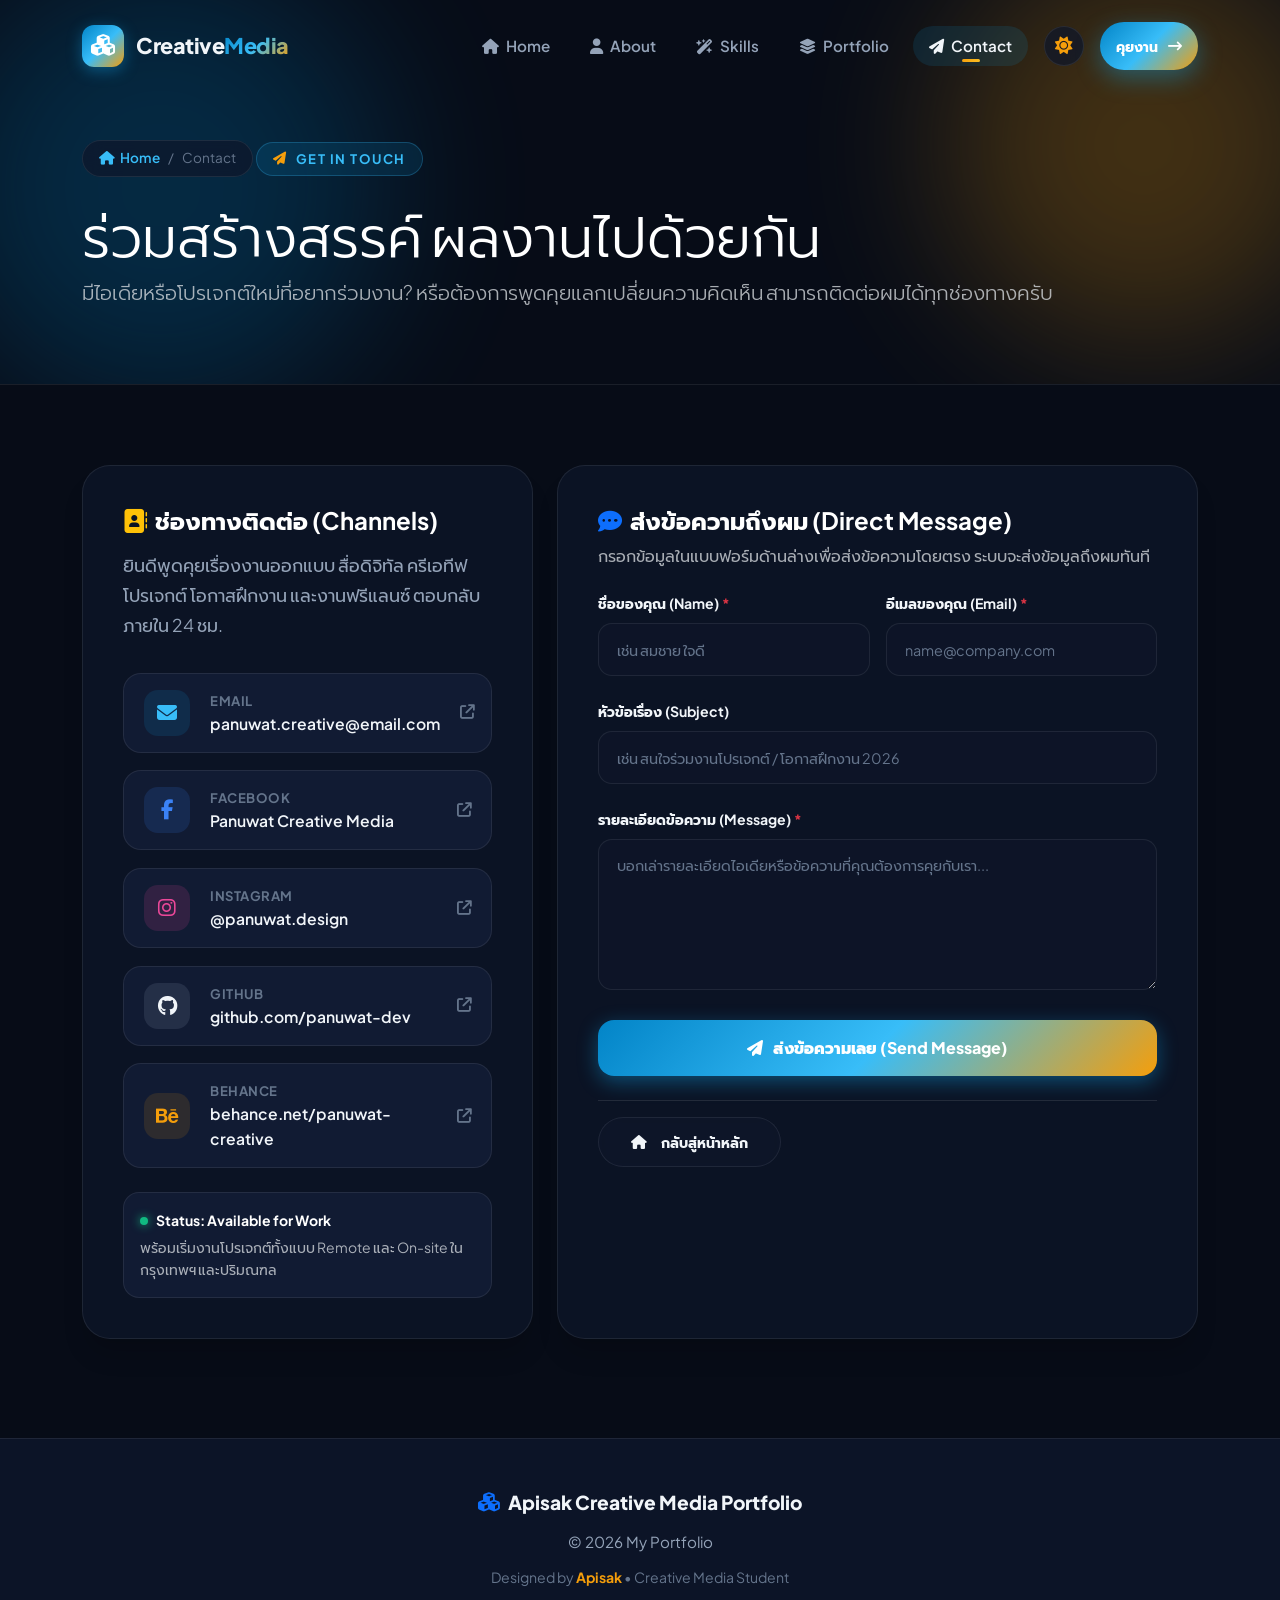
==== contact.html @ 30c2457f "Initial commit: Creative Media Portfolio website" ====
<!DOCTYPE html>
<html lang="th" data-bs-theme="dark">
<head>
  <meta charset="UTF-8">
  <meta name="viewport" content="width=device-width, initial-scale=1.0">
  <meta http-equiv="X-UA-Compatible" content="IE=edge">
  
  <title>Contact | ติดต่อเรา - Creative Media Portfolio</title>
  <meta name="description" content="ช่องทางการติดต่อ Email, Facebook, Instagram, GitHub, Behance และแบบฟอร์มส่งข้อความหานักศึกษาสาขาสื่อนฤมิต (Creative Media)">
  
  <!-- Favicon -->
  <link rel="icon" type="image/svg+xml" href="assets/images/logo.svg">

  <!-- Google Fonts: Plus Jakarta Sans & Prompt -->
  <link rel="preconnect" href="https://fonts.googleapis.com">
  <link rel="preconnect" href="https://fonts.gstatic.com" crossorigin>
  <link href="https://fonts.googleapis.com/css2?family=Plus+Jakarta+Sans:ital,wght@0,300;0,400;0,500;0,600;0,700;0,800;0,900;1,400;1,600&family=Prompt:ital,wght@0,300;0,400;0,500;0,600;0,700;0,800;1,400&display=swap" rel="stylesheet">

  <!-- Font Awesome 6.5.1 CDN -->
  <link rel="stylesheet" href="https://cdnjs.cloudflare.com/ajax/libs/font-awesome/6.5.1/css/all.min.css" integrity="sha512-DTOQO9RWCH3ppGqcWaEA1BIZOC6xxalwEsw9c2QQeAIftl+Vegovlnee1c9QX4TctnWMn13TZye+giMm8e2LwA==" crossorigin="anonymous" referrerpolicy="no-referrer" />

  <!-- Bootstrap 5.3.3 CSS CDN -->
  <link href="https://cdn.jsdelivr.net/npm/bootstrap@5.3.3/dist/css/bootstrap.min.css" rel="stylesheet" integrity="sha384-QWTKZyjpPEjISv5WaRU9OFeRpok6YctnYmDr5pNlyT2bRjXh0JMhjY6hW+ALEwIH" crossorigin="anonymous">

  <!-- Custom Modular CSS Files in assets/css/ -->
  <link rel="stylesheet" href="assets/css/variables.css">
  <link rel="stylesheet" href="assets/css/navbar.css">
  <link rel="stylesheet" href="assets/css/contact.css">
  <link rel="stylesheet" href="assets/css/footer.css">
  <link rel="stylesheet" href="assets/css/style.css">
</head>

<body>

  <!-- ==========================================================================
       0. PRELOADER LOADING ANIMATION
       ========================================================================== -->
  <div id="preloader">
    <div class="preloader-spinner"></div>
    <div class="preloader-text">Loading Experience...</div>
  </div>


  <!-- ==========================================================================
       1. NAVIGATION BAR
       ========================================================================== -->
  <nav class="navbar navbar-expand-lg main-navbar scrolled" id="mainNav">
    <div class="container">
      <a class="navbar-brand" href="index.html">
        <div class="brand-icon-wrapper">
          <i class="fas fa-cubes text-white"></i>
        </div>
        <span class="brand-text">Creative<span class="brand-accent">Media</span></span>
      </a>

      <button class="navbar-toggler custom-toggler" type="button" data-bs-toggle="collapse" data-bs-target="#navbarNav" aria-controls="navbarNav" aria-expanded="false" aria-label="Toggle navigation">
        <i class="fas fa-bars-staggered"></i>
      </button>

      <div class="collapse navbar-collapse" id="navbarNav">
        <ul class="navbar-nav ms-auto mb-2 mb-lg-0">
          <li class="nav-item">
            <a class="nav-link" href="index.html"><i class="fas fa-home me-1"></i> Home</a>
          </li>
          <li class="nav-item">
            <a class="nav-link" href="about.html"><i class="fas fa-user me-1"></i> About</a>
          </li>
          <li class="nav-item">
            <a class="nav-link" href="skills.html"><i class="fas fa-wand-magic-sparkles me-1"></i> Skills</a>
          </li>
          <li class="nav-item">
            <a class="nav-link" href="portfolio.html"><i class="fas fa-layer-group me-1"></i> Portfolio</a>
          </li>
          <li class="nav-item">
            <a class="nav-link active" href="contact.html"><i class="fas fa-paper-plane me-1"></i> Contact</a>
          </li>
        </ul>

        <div class="nav-actions ms-lg-3 d-flex align-items-center gap-3">
          <button class="theme-toggle-btn" id="themeToggleBtn" aria-label="Toggle Dark/Light Mode" title="สลับโหมดแสง/มืด">
            <i class="fas fa-sun" id="themeIcon"></i>
          </button>
          <a href="contact.html" class="btn btn-primary-gradient btn-sm px-3 d-none d-lg-inline-flex">
            <span>คุยงาน</span>
            <i class="fas fa-arrow-right-long"></i>
          </a>
        </div>
      </div>
    </div>
  </nav>


  <!-- ==========================================================================
       PAGE HEADER BANNER
       ========================================================================== -->
  <header class="page-header-banner">
    <div class="hero-bg-blobs">
      <div class="blob blob-1"></div>
      <div class="blob blob-2"></div>
    </div>
    <div class="container position-relative">
      <div class="breadcrumb-custom">
        <a href="index.html"><i class="fas fa-home me-1"></i> Home</a>
        <span>/</span>
        <span>Contact</span>
      </div>
      <div class="section-tag">
        <i class="fas fa-paper-plane"></i>
        <span>Get In Touch</span>
      </div>
      <h1 class="display-4 fw-black text-white mb-2">
        ร่วมสร้างสรรค์ <span class="text-gradient">ผลงานไปด้วยกัน</span>
      </h1>
      <p class="lead text-muted max-w-600">
        มีไอเดียหรือโปรเจกต์ใหม่ที่อยากร่วมงาน? หรือต้องการพูดคุยแลกเปลี่ยนความคิดเห็น สามารถติดต่อผมได้ทุกช่องทางครับ
      </p>
    </div>
  </header>


  <!-- ==========================================================================
       CONTACT MAIN CONTENT (Channels & Interactive Form)
       ========================================================================== -->
  <main class="inner-page-content">
    <div class="container">
      <div class="row g-4">
        <!-- Left Column: Contact Channels & Social Media Cards -->
        <div class="col-lg-5 reveal reveal-left">
          <div class="contact-info-card">
            <h2 class="h4 fw-bold text-white mb-3">
              <i class="fas fa-address-book text-warning me-2"></i>ช่องทางติดต่อ (Channels)
            </h2>
            <p class="contact-lead">
              ยินดีพูดคุยเรื่องงานออกแบบ สื่อดิจิทัล ครีเอทีฟโปรเจกต์ โอกาสฝึกงาน และงานฟรีแลนซ์ ตอบกลับภายใน 24 ชม.
            </p>

            <div class="contact-channels-list">
              <!-- 1. Email -->
              <a href="mailto:panuwat.creative@email.com" class="contact-channel-item">
                <div class="channel-icon-box email">
                  <i class="fas fa-envelope"></i>
                </div>
                <div class="channel-info">
                  <span class="channel-name">Email</span>
                  <span class="channel-handle">panuwat.creative@email.com</span>
                </div>
                <i class="fas fa-arrow-up-right-from-square channel-arrow"></i>
              </a>

              <!-- 2. Facebook -->
              <a href="https://facebook.com" target="_blank" rel="noopener noreferrer" class="contact-channel-item">
                <div class="channel-icon-box facebook">
                  <i class="fab fa-facebook-f"></i>
                </div>
                <div class="channel-info">
                  <span class="channel-name">Facebook</span>
                  <span class="channel-handle">Panuwat Creative Media</span>
                </div>
                <i class="fas fa-arrow-up-right-from-square channel-arrow"></i>
              </a>

              <!-- 3. Instagram -->
              <a href="https://instagram.com" target="_blank" rel="noopener noreferrer" class="contact-channel-item">
                <div class="channel-icon-box instagram">
                  <i class="fab fa-instagram"></i>
                </div>
                <div class="channel-info">
                  <span class="channel-name">Instagram</span>
                  <span class="channel-handle">@panuwat.design</span>
                </div>
                <i class="fas fa-arrow-up-right-from-square channel-arrow"></i>
              </a>

              <!-- 4. GitHub -->
              <a href="https://github.com" target="_blank" rel="noopener noreferrer" class="contact-channel-item">
                <div class="channel-icon-box github">
                  <i class="fab fa-github"></i>
                </div>
                <div class="channel-info">
                  <span class="channel-name">GitHub</span>
                  <span class="channel-handle">github.com/panuwat-dev</span>
                </div>
                <i class="fas fa-arrow-up-right-from-square channel-arrow"></i>
              </a>

              <!-- 5. Behance -->
              <a href="https://behance.net" target="_blank" rel="noopener noreferrer" class="contact-channel-item">
                <div class="channel-icon-box behance">
                  <i class="fab fa-behance"></i>
                </div>
                <div class="channel-info">
                  <span class="channel-name">Behance</span>
                  <span class="channel-handle">behance.net/panuwat-creative</span>
                </div>
                <i class="fas fa-arrow-up-right-from-square channel-arrow"></i>
              </a>
            </div>

            <!-- Availability Status Badge -->
            <div class="mt-4 p-3 rounded-4" style="background: var(--bg-surface-elevated); border: 1px solid var(--border-subtle);">
              <div class="d-flex align-items-center gap-2 mb-1">
                <span class="badge-dot" style="background: #10b981;"></span>
                <span class="fw-bold small text-white">Status: Available for Work</span>
              </div>
              <p class="small text-muted mb-0">
                พร้อมเริ่มงานโปรเจกต์ทั้งแบบ Remote และ On-site ในกรุงเทพฯ และปริมณฑล
              </p>
            </div>
          </div>
        </div>

        <!-- Right Column: Interactive Contact Form -->
        <div class="col-lg-7 reveal reveal-right delay-2">
          <div class="contact-form-card">
            <h2 class="h4 fw-bold text-white mb-2">
              <i class="fas fa-comment-dots text-primary me-2"></i>ส่งข้อความถึงผม (Direct Message)
            </h2>
            <p class="text-muted mb-4">
              กรอกข้อมูลในแบบฟอร์มด้านล่างเพื่อส่งข้อความโดยตรง ระบบจะส่งข้อมูลถึงผมทันที
            </p>

            <form id="portfolioContactForm" novalidate>
              <div class="row g-3">
                <div class="col-md-6 form-group-custom">
                  <label for="contactName" class="form-label-custom">ชื่อของคุณ (Name) <span class="text-danger">*</span></label>
                  <input 
                    type="text" 
                    class="form-control-custom" 
                    id="contactName" 
                    placeholder="เช่น สมชาย ใจดี" 
                    required
                  />
                </div>

                <div class="col-md-6 form-group-custom">
                  <label for="contactEmail" class="form-label-custom">อีเมลของคุณ (Email) <span class="text-danger">*</span></label>
                  <input 
                    type="email" 
                    class="form-control-custom" 
                    id="contactEmail" 
                    placeholder="name@company.com" 
                    required
                  />
                </div>
              </div>

              <div class="form-group-custom">
                <label for="contactSubject" class="form-label-custom">หัวข้อเรื่อง (Subject)</label>
                <input 
                  type="text" 
                  class="form-control-custom" 
                  id="contactSubject" 
                  placeholder="เช่น สนใจร่วมงานโปรเจกต์ / โอกาสฝึกงาน 2026" 
                />
              </div>

              <div class="form-group-custom">
                <label for="contactMessage" class="form-label-custom">รายละเอียดข้อความ (Message) <span class="text-danger">*</span></label>
                <textarea 
                  class="form-control-custom" 
                  id="contactMessage" 
                  rows="5" 
                  placeholder="บอกเล่ารายละเอียดไอเดียหรือข้อความที่คุณต้องการคุยกับเรา..." 
                  required></textarea>
              </div>

              <button type="submit" class="contact-submit-btn">
                <i class="fas fa-paper-plane"></i>
                <span>ส่งข้อความเลย (Send Message)</span>
              </button>

              <!-- Feedback Alert Display -->
              <div id="contactFormFeedback" class="d-none"></div>
            </form>

            <!-- Navigation Back Link -->
            <div class="mt-4 pt-3 border-top border-secondary border-opacity-25 text-start">
              <a href="index.html" class="btn btn-secondary-glass btn-sm">
                <i class="fas fa-home me-1"></i> กลับสู่หน้าหลัก
              </a>
            </div>
          </div>
        </div>
      </div>
    </div>
  </main>


  <!-- ==========================================================================
       FOOTER SECTION & FLOATING SCROLL TO TOP
       ========================================================================== -->
  <footer class="main-footer">
    <div class="container">
      <div class="footer-content">
        <div class="footer-brand">
          <i class="fas fa-cubes text-primary"></i>
          <span>Apisak Creative Media Portfolio</span>
        </div>
        <p class="footer-copyright">
          &copy; 2026 My Portfolio
        </p>
        <p class="footer-designer">
          Designed by <span>Apisak</span> &bull; Creative Media Student
        </p>
      </div>
    </div>
  </footer>

  <!-- Floating Scroll To Top Button -->
  <button type="button" id="scrollToTopBtn" class="scroll-to-top-btn" aria-label="เลื่อนขึ้นด้านบนสุด" title="เลื่อนขึ้นด้านบน">
    <i class="fas fa-arrow-up"></i>
  </button>


  <!-- ==========================================================================
       SCRIPTS
       ========================================================================== -->
  <script src="https://cdn.jsdelivr.net/npm/bootstrap@5.3.3/dist/js/bootstrap.bundle.min.js" integrity="sha384-YvpcrYf0tY3lHB60NNkmXc5s9fDVZLESaAA55NDzOxhy9GkcIdslK1eN7N6jIeHz" crossorigin="anonymous"></script>
  <script src="assets/js/theme.js"></script>
  <script src="assets/js/navigation.js"></script>
  <script src="assets/js/animations.js"></script>
  <script src="assets/js/contact.js"></script>
  <script src="assets/js/main.js"></script>
</body>
</html>
---- assets/css/variables.css ----
/* ==========================================================================
   CSS VARIABLES & DESIGN TOKENS
   Theme: Creative Media Portfolio (Blue & Yellow Palette)
   ========================================================================== */

:root {
  /* Brand Accent Colors */
  --blue-primary: #0284c7;        /* Sky 600 */
  --blue-light: #38bdf8;          /* Sky 400 */
  --blue-dark: #0369a1;           /* Sky 700 */
  --blue-glow: rgba(14, 165, 233, 0.4);
  --blue-glow-subtle: rgba(14, 165, 233, 0.12);

  --yellow-primary: #f59e0b;      /* Amber 500 */
  --yellow-light: #fbbf24;        /* Amber 400 */
  --yellow-dark: #d97706;         /* Amber 600 */
  --yellow-glow: rgba(245, 158, 11, 0.45);
  --yellow-glow-subtle: rgba(245, 158, 11, 0.12);

  /* Gradients */
  --grad-primary: linear-gradient(135deg, #0284c7 0%, #38bdf8 50%, #f59e0b 100%);
  --grad-blue: linear-gradient(135deg, #0284c7 0%, #0ea5e9 100%);
  --grad-yellow: linear-gradient(135deg, #f59e0b 0%, #fbbf24 100%);
  --grad-sunset: linear-gradient(135deg, #0369a1 0%, #0284c7 40%, #f59e0b 100%);
  --grad-text: linear-gradient(135deg, #38bdf8 0%, #fef08a 60%, #f59e0b 100%);

  /* Typography */
  --font-main: 'Plus Jakarta Sans', 'Prompt', -apple-system, BlinkMacSystemFont, sans-serif;
  --font-heading: 'Plus Jakarta Sans', 'Prompt', sans-serif;

  /* Transitions */
  --transition-fast: 0.2s cubic-bezier(0.4, 0, 0.2, 1);
  --transition-normal: 0.35s cubic-bezier(0.4, 0, 0.2, 1);
  --transition-slow: 0.6s cubic-bezier(0.16, 1, 0.3, 1);

  /* Elevation Shadows */
  --shadow-sm: 0 4px 6px -1px rgba(0, 0, 0, 0.1);
  --shadow-md: 0 10px 15px -3px rgba(0, 0, 0, 0.12), 0 4px 6px -2px rgba(0, 0, 0, 0.05);
  --shadow-lg: 0 20px 25px -5px rgba(0, 0, 0, 0.15), 0 10px 10px -5px rgba(0, 0, 0, 0.04);
  --shadow-glow-blue: 0 8px 30px rgba(14, 165, 233, 0.3);
  --shadow-glow-yellow: 0 8px 30px rgba(245, 158, 11, 0.3);
}

/* ==========================================================================
   DARK THEME (Default)
   ========================================================================== */
[data-bs-theme="dark"], :root:not([data-bs-theme="light"]) {
  --bg-body: #070c17;
  --bg-surface: #0c1427;
  --bg-surface-elevated: #111b33;
  --bg-navbar: rgba(12, 20, 39, 0.85);

  --text-main: #f1f5f9;
  --text-muted: #94a3b8;
  --text-dim: #64748b;

  --border-subtle: rgba(255, 255, 255, 0.08);
  --border-accent: rgba(56, 189, 248, 0.25);
  --border-yellow: rgba(245, 158, 11, 0.3);

  /* Glassmorphism */
  --glass-bg: rgba(15, 23, 42, 0.72);
  --glass-border: rgba(255, 255, 255, 0.1);
  --glass-shadow: 0 8px 32px 0 rgba(0, 0, 0, 0.45);
  
  --card-hover-bg: rgba(22, 35, 60, 0.85);
  --input-bg: rgba(15, 23, 42, 0.6);
}

/* ==========================================================================
   LIGHT THEME
   ========================================================================== */
[data-bs-theme="light"] {
  --bg-body: #f8fafc;
  --bg-surface: #ffffff;
  --bg-surface-elevated: #f1f5f9;
  --bg-navbar: rgba(255, 255, 255, 0.88);

  --text-main: #0f172a;
  --text-muted: #475569;
  --text-dim: #94a3b8;

  --border-subtle: rgba(14, 165, 233, 0.14);
  --border-accent: rgba(14, 165, 233, 0.3);
  --border-yellow: rgba(245, 158, 11, 0.4);

  /* Glassmorphism */
  --glass-bg: rgba(255, 255, 255, 0.82);
  --glass-border: rgba(255, 255, 255, 0.85);
  --glass-shadow: 0 8px 32px 0 rgba(2, 132, 199, 0.12);

  --card-hover-bg: #ffffff;
  --input-bg: #ffffff;
}
---- assets/css/navbar.css ----
/* ==========================================================================
   NAVIGATION BAR STYLES
   Sticky Navigation, Glassmorphism, Theme Toggle, Smooth Active Link
   ========================================================================== */

.main-navbar {
  position: fixed;
  top: 0;
  left: 0;
  width: 100%;
  z-index: 1030;
  padding: 1.25rem 0;
  transition: all var(--transition-normal);
  background: transparent;
}

/* Scrolled state: Glassmorphism effect */
.main-navbar.scrolled {
  padding: 0.75rem 0;
  background: var(--bg-navbar);
  backdrop-filter: blur(16px);
  -webkit-backdrop-filter: blur(16px);
  border-bottom: 1px solid var(--border-subtle);
  box-shadow: 0 10px 30px rgba(0, 0, 0, 0.1);
}

/* Brand Logo */
.navbar-brand {
  display: flex;
  align-items: center;
  gap: 0.75rem;
  font-weight: 800;
  font-size: 1.35rem;
  color: var(--text-main) !important;
  text-decoration: none;
  letter-spacing: -0.5px;
}

.brand-icon-wrapper {
  width: 42px;
  height: 42px;
  border-radius: 12px;
  display: flex;
  align-items: center;
  justify-content: center;
  background: var(--grad-primary);
  box-shadow: 0 4px 15px var(--blue-glow);
  transition: transform var(--transition-normal), box-shadow var(--transition-normal);
}

.navbar-brand:hover .brand-icon-wrapper {
  transform: rotate(8deg) scale(1.05);
  box-shadow: 0 6px 20px var(--yellow-glow);
}

.brand-text {
  font-family: var(--font-heading);
}

.brand-accent {
  background: var(--grad-primary);
  -webkit-background-clip: text;
  -webkit-text-fill-color: transparent;
  background-clip: text;
}

/* Nav Links */
.navbar-nav {
  gap: 0.5rem;
  align-items: center;
}

.nav-item .nav-link {
  font-weight: 600;
  font-size: 0.95rem;
  color: var(--text-muted);
  padding: 0.5rem 1rem !important;
  border-radius: 50px;
  position: relative;
  transition: all var(--transition-normal);
}

.nav-item .nav-link:hover {
  color: var(--blue-light);
  transform: translateY(-1px);
}

/* Active Nav State */
.nav-item .nav-link.active {
  color: var(--text-main);
  background: var(--blue-glow-subtle);
}

.nav-item .nav-link.active::after {
  content: '';
  position: absolute;
  bottom: 4px;
  left: 50%;
  transform: translateX(-50%);
  width: 18px;
  height: 3px;
  border-radius: 2px;
  background: var(--grad-yellow);
}

/* Theme Toggle Button */
.theme-toggle-btn {
  width: 40px;
  height: 40px;
  border-radius: 50%;
  border: 1px solid var(--border-subtle);
  background: var(--glass-bg);
  backdrop-filter: blur(10px);
  color: var(--yellow-primary);
  display: inline-flex;
  align-items: center;
  justify-content: center;
  cursor: pointer;
  transition: all var(--transition-normal);
  font-size: 1.1rem;
}

.theme-toggle-btn:hover {
  transform: scale(1.1) rotate(15deg);
  border-color: var(--yellow-primary);
  box-shadow: 0 0 16px var(--yellow-glow);
  color: var(--yellow-light);
}

/* Mobile Navbar Toggler */
.custom-toggler {
  border: 1px solid var(--border-subtle);
  background: var(--glass-bg);
  padding: 0.5rem 0.75rem;
  border-radius: 10px;
  color: var(--text-main);
  font-size: 1.25rem;
  transition: all var(--transition-fast);
}

.custom-toggler:focus {
  box-shadow: 0 0 0 3px var(--blue-glow);
}

@media (max-width: 991.98px) {
  .navbar-collapse {
    background: var(--bg-surface);
    border: 1px solid var(--border-subtle);
    border-radius: 1.25rem;
    padding: 1.5rem;
    margin-top: 1rem;
    box-shadow: var(--shadow-lg);
  }
  
  .navbar-nav {
    align-items: flex-start;
  }
  
  .nav-item .nav-link {
    width: 100%;
    padding: 0.75rem 1rem !important;
  }
  
  .nav-actions {
    margin-top: 1rem;
    padding-top: 1rem;
    border-top: 1px solid var(--border-subtle);
    display: flex;
    justify-content: space-between;
    width: 100%;
  }
}
---- assets/css/contact.css ----
/* ==========================================================================
   CONTACT SECTION STYLES
   Contact Channels, Social Media Cards, Interactive Form, Glowing Inputs
   ========================================================================== */

.contact-section {
  position: relative;
  padding: 100px 0;
  background: var(--bg-body);
}

/* Contact Info Card */
.contact-info-card {
  background: var(--glass-bg);
  backdrop-filter: blur(16px);
  -webkit-backdrop-filter: blur(16px);
  border: 1px solid var(--border-subtle);
  border-radius: 28px;
  padding: 2.5rem;
  box-shadow: var(--shadow-lg);
  height: 100%;
}

.contact-lead {
  font-size: 1.1rem;
  line-height: 1.7;
  color: var(--text-muted);
  margin-bottom: 2rem;
}

/* Social & Contact Channels List */
.contact-channels-list {
  display: flex;
  flex-direction: column;
  gap: 1.1rem;
}

.contact-channel-item {
  display: flex;
  align-items: center;
  gap: 1.25rem;
  padding: 1rem 1.25rem;
  border-radius: 18px;
  background: var(--bg-surface-elevated);
  border: 1px solid var(--border-subtle);
  text-decoration: none;
  color: var(--text-main);
  transition: all var(--transition-normal);
}

.contact-channel-item:hover {
  transform: translateX(8px);
  border-color: var(--border-accent);
  background: var(--card-hover-bg);
  box-shadow: 0 8px 25px var(--blue-glow-subtle);
}

.channel-icon-box {
  width: 46px;
  height: 46px;
  border-radius: 14px;
  display: flex;
  align-items: center;
  justify-content: center;
  font-size: 1.25rem;
  transition: transform var(--transition-normal);
  flex-shrink: 0;
}

/* Platform specific icon colors */
.channel-icon-box.email {
  background: var(--blue-glow-subtle);
  color: var(--blue-light);
}

.channel-icon-box.facebook {
  background: rgba(59, 130, 246, 0.15);
  color: #3b82f6;
}

.channel-icon-box.instagram {
  background: rgba(236, 72, 153, 0.15);
  color: #ec4899;
}

.channel-icon-box.github {
  background: rgba(148, 163, 184, 0.15);
  color: #f1f5f9;
}

[data-bs-theme="light"] .channel-icon-box.github {
  color: #0f172a;
}

.channel-icon-box.behance {
  background: var(--yellow-glow-subtle);
  color: var(--yellow-primary);
}

.contact-channel-item:hover .channel-icon-box {
  transform: scale(1.15) rotate(8deg);
}

.channel-info {
  display: flex;
  flex-direction: column;
}

.channel-name {
  font-size: 0.82rem;
  font-weight: 700;
  color: var(--text-dim);
  text-transform: uppercase;
  letter-spacing: 0.5px;
}

.channel-handle {
  font-size: 0.98rem;
  font-weight: 600;
  color: var(--text-main);
}

.channel-arrow {
  margin-left: auto;
  font-size: 0.9rem;
  color: var(--text-dim);
  transition: transform var(--transition-fast), color var(--transition-fast);
}

.contact-channel-item:hover .channel-arrow {
  transform: translateX(4px);
  color: var(--blue-light);
}

/* Contact Message Form Card */
.contact-form-card {
  background: var(--glass-bg);
  backdrop-filter: blur(16px);
  -webkit-backdrop-filter: blur(16px);
  border: 1px solid var(--border-subtle);
  border-radius: 28px;
  padding: 2.5rem;
  box-shadow: var(--shadow-lg);
  height: 100%;
}

.form-group-custom {
  margin-bottom: 1.5rem;
}

.form-label-custom {
  font-size: 0.88rem;
  font-weight: 700;
  color: var(--text-main);
  margin-bottom: 0.5rem;
  display: block;
}

.form-control-custom {
  width: 100%;
  background: var(--input-bg);
  border: 1px solid var(--border-subtle);
  border-radius: 14px;
  padding: 0.85rem 1.15rem;
  font-size: 0.95rem;
  color: var(--text-main);
  transition: all var(--transition-normal);
}

.form-control-custom:focus {
  outline: none;
  border-color: var(--blue-light);
  box-shadow: 0 0 0 4px var(--blue-glow);
  background: var(--bg-surface);
}

.form-control-custom::placeholder {
  color: var(--text-dim);
  font-size: 0.9rem;
}

.contact-submit-btn {
  width: 100%;
  background: var(--grad-primary);
  border: none;
  color: #ffffff;
  font-weight: 800;
  font-size: 1rem;
  padding: 0.95rem 1.5rem;
  border-radius: 16px;
  box-shadow: 0 6px 20px var(--blue-glow);
  display: flex;
  align-items: center;
  justify-content: center;
  gap: 0.6rem;
  cursor: pointer;
  transition: all var(--transition-normal);
}

.contact-submit-btn:hover {
  transform: translateY(-3px);
  box-shadow: 0 10px 30px var(--yellow-glow);
}

@media (max-width: 575.98px) {
  .contact-info-card, .contact-form-card {
    padding: 1.5rem;
  }
}
---- assets/css/footer.css ----
/* ==========================================================================
   FOOTER & SCROLL TO TOP STYLES
   Minimal Footer, Floating Action Button
   ========================================================================== */

.main-footer {
  position: relative;
  padding: 3rem 0;
  background: var(--bg-surface);
  border-top: 1px solid var(--border-subtle);
  overflow: hidden;
}

.footer-content {
  display: flex;
  flex-direction: column;
  align-items: center;
  justify-content: center;
  text-align: center;
  gap: 0.75rem;
}

.footer-brand {
  display: flex;
  align-items: center;
  gap: 0.5rem;
  font-weight: 800;
  font-size: 1.2rem;
  color: var(--text-main);
}

.footer-copyright {
  font-size: 0.95rem;
  color: var(--text-muted);
  margin-bottom: 0;
}

.footer-designer {
  font-size: 0.88rem;
  color: var(--text-dim);
  margin-bottom: 0;
}

.footer-designer span {
  color: var(--yellow-primary);
  font-weight: 700;
}

/* Scroll To Top Button */
.scroll-to-top-btn {
  position: fixed;
  bottom: 30px;
  right: 30px;
  width: 48px;
  height: 48px;
  border-radius: 50%;
  background: var(--grad-primary);
  border: none;
  color: #ffffff;
  font-size: 1.2rem;
  display: flex;
  align-items: center;
  justify-content: center;
  box-shadow: 0 6px 20px var(--blue-glow);
  cursor: pointer;
  z-index: 1020;
  opacity: 0;
  visibility: hidden;
  transform: translateY(20px) scale(0.8);
  transition: all var(--transition-normal);
}

.scroll-to-top-btn.visible {
  opacity: 1;
  visibility: visible;
  transform: translateY(0) scale(1);
}

.scroll-to-top-btn:hover {
  background: var(--grad-yellow);
  box-shadow: 0 8px 25px var(--yellow-glow);
  transform: translateY(-4px) scale(1.08);
}
---- assets/css/style.css ----
/* ==========================================================================
   MAIN STYLESHEET
   Creative Media Portfolio - Main Hub
   ========================================================================== */

/* Sub-module Imports */
@import url('variables.css');
@import url('navbar.css');
@import url('hero.css');
@import url('about.css');
@import url('skills.css');
@import url('portfolio.css');
@import url('contact.css');
@import url('footer.css');

/* ==========================================================================
   GLOBAL RESET & BASE STYLES
   ========================================================================== */
*, *::before, *::after {
  box-sizing: border-box;
}

html {
  scroll-behavior: smooth;
  scroll-padding-top: 80px;
}

body {
  margin: 0;
  padding: 0;
  font-family: var(--font-main);
  background-color: var(--bg-body);
  color: var(--text-main);
  line-height: 1.6;
  overflow-x: hidden;
  transition: background-color var(--transition-normal), color var(--transition-normal);
  -webkit-font-smoothing: antialiased;
}

/* Custom Scrollbar */
::-webkit-scrollbar {
  width: 9px;
}

::-webkit-scrollbar-track {
  background: var(--bg-body);
}

::-webkit-scrollbar-thumb {
  background: #334155;
  border-radius: 6px;
}

::-webkit-scrollbar-thumb:hover {
  background: var(--blue-primary);
}

/* Preloader Screen */
#preloader {
  position: fixed;
  inset: 0;
  background-color: var(--bg-body);
  z-index: 99999;
  display: flex;
  flex-direction: column;
  align-items: center;
  justify-content: center;
  gap: 1.5rem;
  transition: opacity 0.6s ease, visibility 0.6s ease;
}

#preloader.loaded {
  opacity: 0;
  visibility: hidden;
}

.preloader-spinner {
  width: 58px;
  height: 58px;
  border-radius: 50%;
  border: 4px solid var(--border-subtle);
  border-top-color: var(--blue-light);
  border-right-color: var(--yellow-primary);
  animation: preloaderSpin 0.9s cubic-bezier(0.6, 0.2, 0.4, 0.8) infinite;
}

.preloader-text {
  font-family: var(--font-heading);
  font-size: 0.95rem;
  font-weight: 700;
  letter-spacing: 3px;
  text-transform: uppercase;
  color: var(--text-muted);
}

@keyframes preloaderSpin {
  to { transform: rotate(360deg); }
}

/* Section Header Generic Component */
.section-header {
  text-align: center;
  max-width: 680px;
  margin: 0 auto 3.5rem;
  position: relative;
}

.section-tag {
  display: inline-flex;
  align-items: center;
  gap: 0.5rem;
  padding: 0.35rem 1rem;
  border-radius: 50px;
  background: var(--blue-glow-subtle);
  border: 1px solid var(--border-accent);
  color: var(--blue-light);
  font-size: 0.82rem;
  font-weight: 700;
  text-transform: uppercase;
  letter-spacing: 1.5px;
  margin-bottom: 0.85rem;
}

.section-tag i {
  color: var(--yellow-primary);
}

.section-title {
  font-size: clamp(2rem, 3.8vw, 2.75rem);
  font-weight: 900;
  color: var(--text-main);
  line-height: 1.25;
  margin-bottom: 1rem;
  letter-spacing: -0.5px;
}

.section-title .text-gradient {
  background: var(--grad-text);
  -webkit-background-clip: text;
  -webkit-text-fill-color: transparent;
  background-clip: text;
}

.section-subtitle {
  font-size: 1.05rem;
  color: var(--text-muted);
  line-height: 1.7;
}

/* ==========================================================================
   SCROLL REVEAL ANIMATIONS
   Intersection Observer driven CSS
   ========================================================================== */
.reveal {
  opacity: 0;
  transform: translateY(35px);
  transition: opacity 0.8s cubic-bezier(0.16, 1, 0.3, 1), transform 0.8s cubic-bezier(0.16, 1, 0.3, 1);
  will-change: opacity, transform;
}

.reveal.reveal-left {
  transform: translateX(-40px);
}

.reveal.reveal-right {
  transform: translateX(40px);
}

.reveal.reveal-scale {
  transform: scale(0.9);
}

.reveal.revealed {
  opacity: 1;
  transform: translate(0, 0) scale(1);
}

/* Stagger delay classes for multi-item grids */
.delay-1 { transition-delay: 0.1s !important; }
.delay-2 { transition-delay: 0.2s !important; }
.delay-3 { transition-delay: 0.3s !important; }
.delay-4 { transition-delay: 0.4s !important; }
.delay-5 { transition-delay: 0.5s !important; }
.delay-6 { transition-delay: 0.6s !important; }

/* Page Header Banner for Inner Pages (About, Skills, Portfolio, Contact) */
.page-header-banner {
  position: relative;
  padding: 140px 0 60px;
  background: var(--bg-body);
  overflow: hidden;
  border-bottom: 1px solid var(--border-subtle);
}

.page-header-banner .hero-bg-blobs {
  opacity: 0.7;
}

.inner-page-content {
  padding: 80px 0 100px;
  background: var(--bg-body);
  min-height: 60vh;
}

.breadcrumb-custom {
  display: inline-flex;
  align-items: center;
  gap: 0.5rem;
  padding: 0.4rem 1rem;
  background: var(--glass-bg);
  border: 1px solid var(--border-subtle);
  border-radius: 50px;
  font-size: 0.85rem;
  color: var(--text-muted);
  margin-bottom: 1.5rem;
  backdrop-filter: blur(10px);
}

.breadcrumb-custom a {
  color: var(--blue-light);
  text-decoration: none;
  font-weight: 600;
  transition: color var(--transition-fast);
}

.breadcrumb-custom a:hover {
  color: var(--yellow-primary);
}

.breadcrumb-custom span {
  color: var(--text-dim);
}

/* Responsive adjustments */
@media (max-width: 767.98px) {
  .section-header {
    margin-bottom: 2.5rem;
  }
  .page-header-banner {
    padding: 120px 0 45px;
  }
}
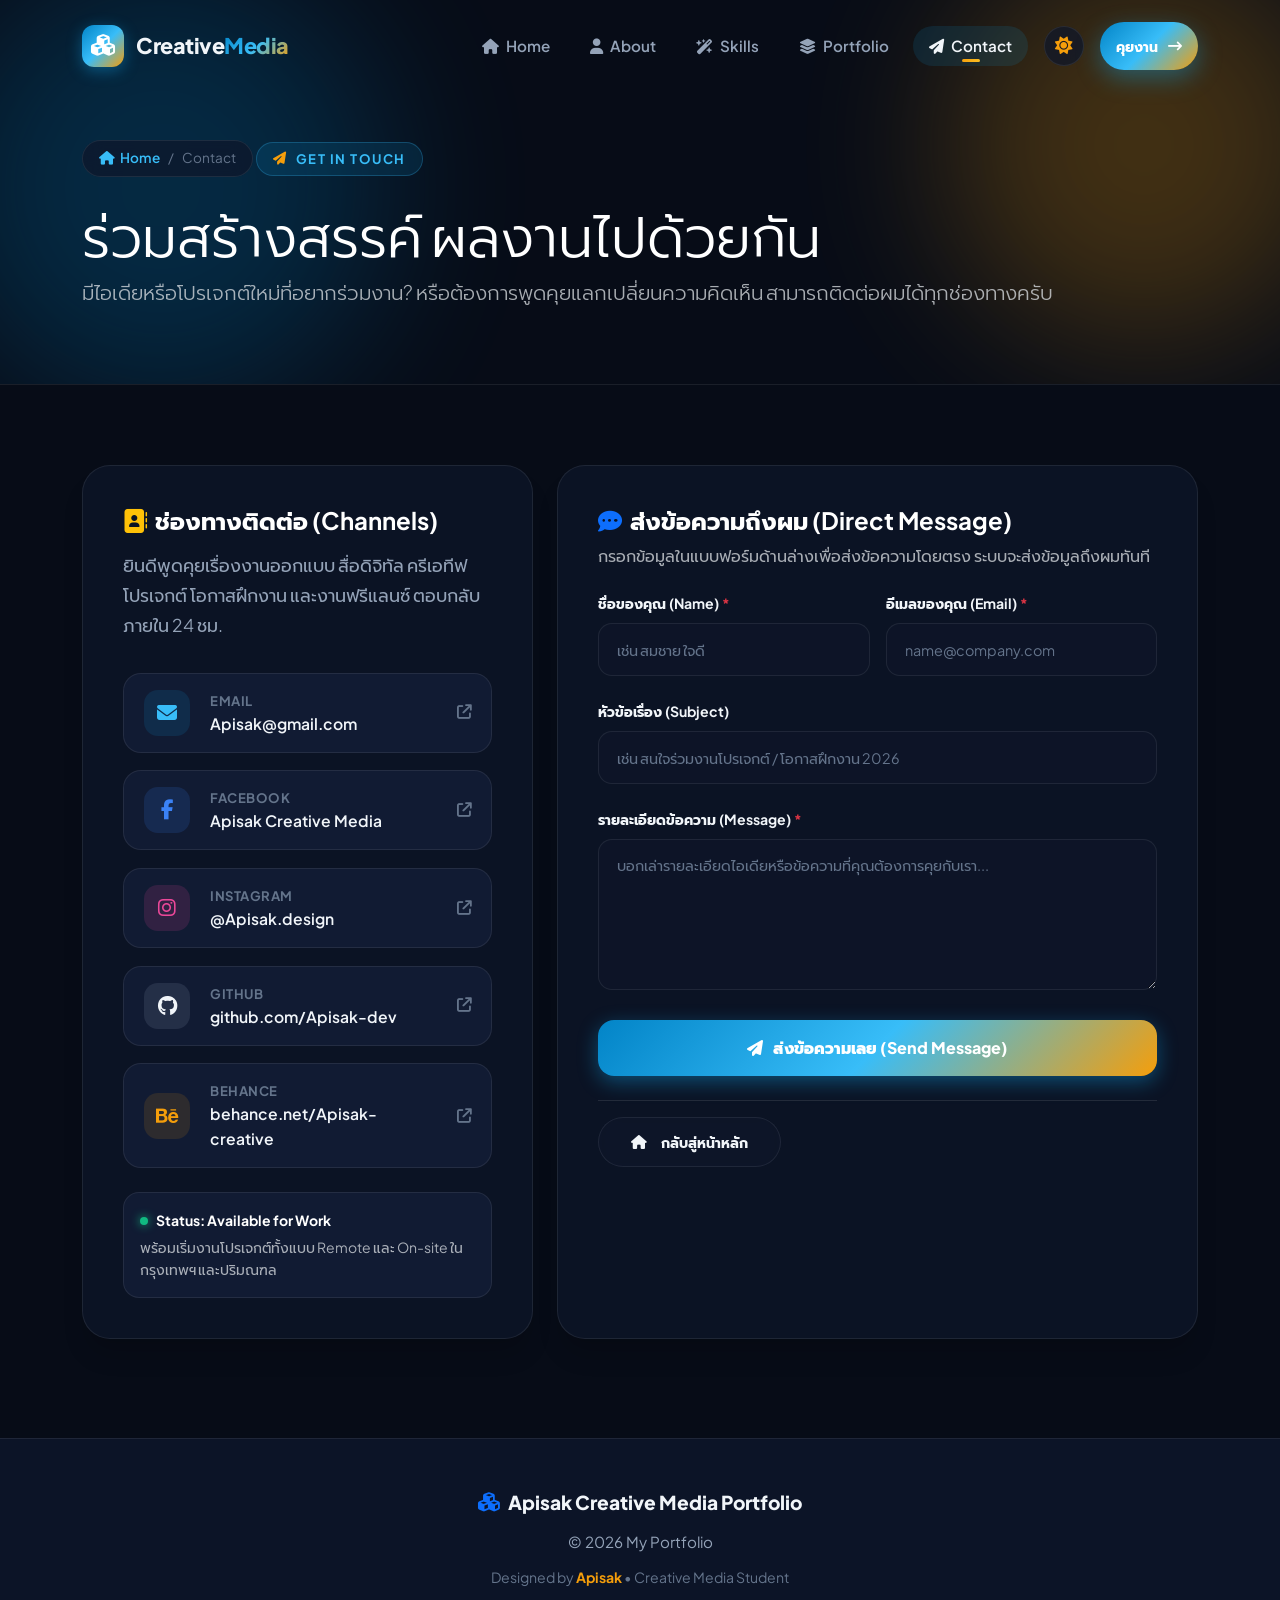
==== commit fb54e2b5: "Update contact channels to Apisak" ====
--- a/contact.html
+++ b/contact.html
@@ -136,61 +136,61 @@
 
             <div class="contact-channels-list">
               <!-- 1. Email -->
-              <a href="mailto:panuwat.creative@email.com" class="contact-channel-item">
+              <a href="mailto:Apisak@gmail.com" class="contact-channel-item">
                 <div class="channel-icon-box email">
                   <i class="fas fa-envelope"></i>
                 </div>
                 <div class="channel-info">
                   <span class="channel-name">Email</span>
-                  <span class="channel-handle">panuwat.creative@email.com</span>
+                  <span class="channel-handle">Apisak@gmail.com</span>
                 </div>
                 <i class="fas fa-arrow-up-right-from-square channel-arrow"></i>
               </a>
 
               <!-- 2. Facebook -->
-              <a href="https://facebook.com" target="_blank" rel="noopener noreferrer" class="contact-channel-item">
+              <a href="https://facebook.com/apisak.design" target="_blank" rel="noopener noreferrer" class="contact-channel-item">
                 <div class="channel-icon-box facebook">
                   <i class="fab fa-facebook-f"></i>
                 </div>
                 <div class="channel-info">
                   <span class="channel-name">Facebook</span>
-                  <span class="channel-handle">Panuwat Creative Media</span>
+                  <span class="channel-handle">Apisak Creative Media</span>
                 </div>
                 <i class="fas fa-arrow-up-right-from-square channel-arrow"></i>
               </a>
 
               <!-- 3. Instagram -->
-              <a href="https://instagram.com" target="_blank" rel="noopener noreferrer" class="contact-channel-item">
+              <a href="https://instagram.com/apisak.design" target="_blank" rel="noopener noreferrer" class="contact-channel-item">
                 <div class="channel-icon-box instagram">
                   <i class="fab fa-instagram"></i>
                 </div>
                 <div class="channel-info">
                   <span class="channel-name">Instagram</span>
-                  <span class="channel-handle">@panuwat.design</span>
+                  <span class="channel-handle">@Apisak.design</span>
                 </div>
                 <i class="fas fa-arrow-up-right-from-square channel-arrow"></i>
               </a>
 
               <!-- 4. GitHub -->
-              <a href="https://github.com" target="_blank" rel="noopener noreferrer" class="contact-channel-item">
+              <a href="https://github.com/Apisak-dev" target="_blank" rel="noopener noreferrer" class="contact-channel-item">
                 <div class="channel-icon-box github">
                   <i class="fab fa-github"></i>
                 </div>
                 <div class="channel-info">
                   <span class="channel-name">GitHub</span>
-                  <span class="channel-handle">github.com/panuwat-dev</span>
+                  <span class="channel-handle">github.com/Apisak-dev</span>
                 </div>
                 <i class="fas fa-arrow-up-right-from-square channel-arrow"></i>
               </a>
 
               <!-- 5. Behance -->
-              <a href="https://behance.net" target="_blank" rel="noopener noreferrer" class="contact-channel-item">
+              <a href="https://behance.net/Apisak-creative" target="_blank" rel="noopener noreferrer" class="contact-channel-item">
                 <div class="channel-icon-box behance">
                   <i class="fab fa-behance"></i>
                 </div>
                 <div class="channel-info">
                   <span class="channel-name">Behance</span>
-                  <span class="channel-handle">behance.net/panuwat-creative</span>
+                  <span class="channel-handle">behance.net/Apisak-creative</span>
                 </div>
                 <i class="fas fa-arrow-up-right-from-square channel-arrow"></i>
               </a>
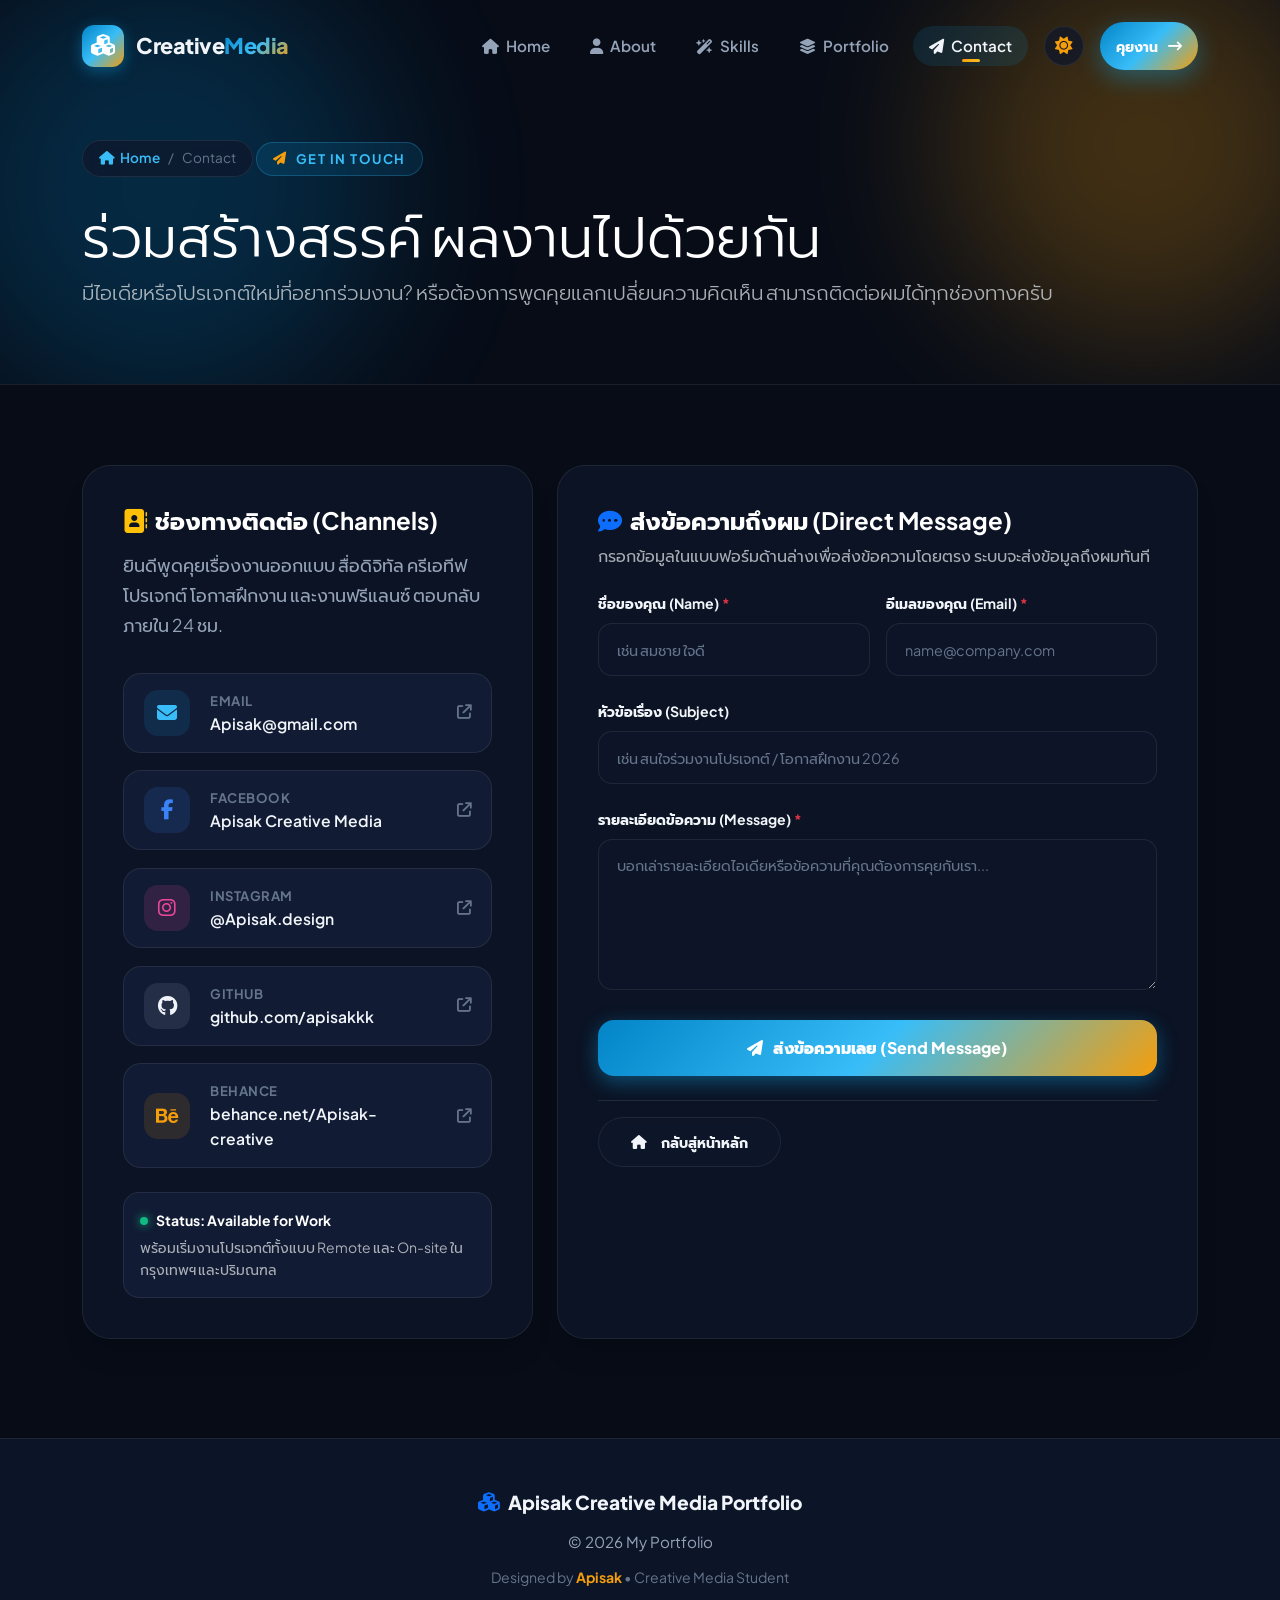
==== commit 9050c52a: "Update GitHub link to https://github.com/apisakkk" ====
--- a/contact.html
+++ b/contact.html
@@ -172,13 +172,13 @@
               </a>
 
               <!-- 4. GitHub -->
-              <a href="https://github.com/Apisak-dev" target="_blank" rel="noopener noreferrer" class="contact-channel-item">
+              <a href="https://github.com/apisakkk" target="_blank" rel="noopener noreferrer" class="contact-channel-item">
                 <div class="channel-icon-box github">
                   <i class="fab fa-github"></i>
                 </div>
                 <div class="channel-info">
                   <span class="channel-name">GitHub</span>
-                  <span class="channel-handle">github.com/Apisak-dev</span>
+                  <span class="channel-handle">github.com/apisakkk</span>
                 </div>
                 <i class="fas fa-arrow-up-right-from-square channel-arrow"></i>
               </a>
